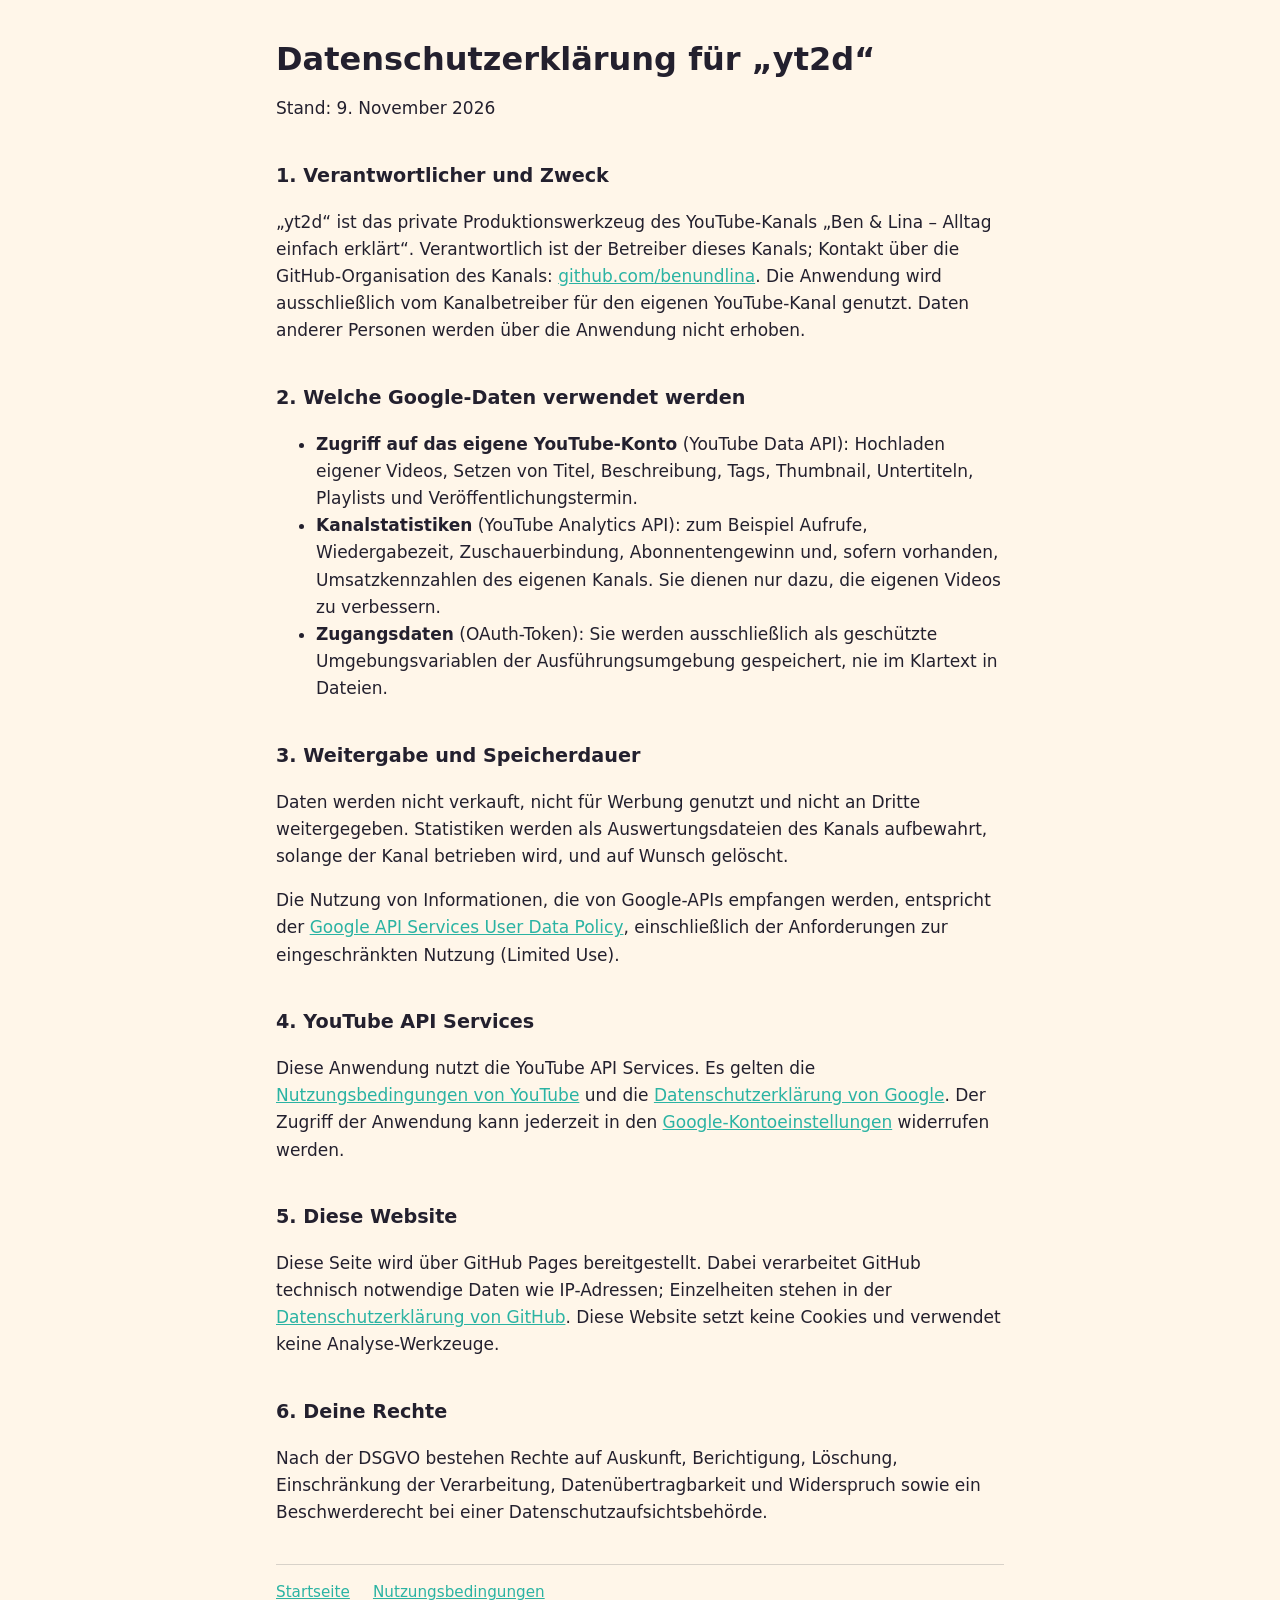
==== datenschutz.html @ 4bb4e960 "Website für Ben & Lina und die App yt2d Startseite, Datenschutzerklärung und Nutzungsbedingungen für" ====
<!doctype html>
<html lang="de">
<head>
<meta charset="utf-8">
<meta name="viewport" content="width=device-width, initial-scale=1">
<title>Datenschutzerklärung – yt2d</title>
<link rel="stylesheet" href="style.css">
</head>
<body>
<main>
<h1>Datenschutzerklärung für „yt2d“</h1>
<p>Stand: 9. November 2026</p>

<h2>1. Verantwortlicher und Zweck</h2>
<p>„yt2d“ ist das private Produktionswerkzeug des YouTube-Kanals „Ben &amp; Lina – Alltag einfach erklärt“. Verantwortlich ist der Betreiber dieses Kanals; Kontakt über die GitHub-Organisation des Kanals: <a href="https://github.com/benundlina">github.com/benundlina</a>. Die Anwendung wird ausschließlich vom Kanalbetreiber für den eigenen YouTube-Kanal genutzt. Daten anderer Personen werden über die Anwendung nicht erhoben.</p>

<h2>2. Welche Google-Daten verwendet werden</h2>
<ul>
<li><strong>Zugriff auf das eigene YouTube-Konto</strong> (YouTube Data API): Hochladen eigener Videos, Setzen von Titel, Beschreibung, Tags, Thumbnail, Untertiteln, Playlists und Veröffentlichungstermin.</li>
<li><strong>Kanalstatistiken</strong> (YouTube Analytics API): zum Beispiel Aufrufe, Wiedergabezeit, Zuschauerbindung, Abonnentengewinn und, sofern vorhanden, Umsatzkennzahlen des eigenen Kanals. Sie dienen nur dazu, die eigenen Videos zu verbessern.</li>
<li><strong>Zugangsdaten</strong> (OAuth-Token): Sie werden ausschließlich als geschützte Umgebungsvariablen der Ausführungsumgebung gespeichert, nie im Klartext in Dateien.</li>
</ul>

<h2>3. Weitergabe und Speicherdauer</h2>
<p>Daten werden nicht verkauft, nicht für Werbung genutzt und nicht an Dritte weitergegeben. Statistiken werden als Auswertungsdateien des Kanals aufbewahrt, solange der Kanal betrieben wird, und auf Wunsch gelöscht.</p>
<p>Die Nutzung von Informationen, die von Google-APIs empfangen werden, entspricht der <a href="https://developers.google.com/terms/api-services-user-data-policy">Google API Services User Data Policy</a>, einschließlich der Anforderungen zur eingeschränkten Nutzung (Limited Use).</p>

<h2>4. YouTube API Services</h2>
<p>Diese Anwendung nutzt die YouTube API Services. Es gelten die <a href="https://www.youtube.com/t/terms">Nutzungsbedingungen von YouTube</a> und die <a href="https://policies.google.com/privacy">Datenschutzerklärung von Google</a>. Der Zugriff der Anwendung kann jederzeit in den <a href="https://myaccount.google.com/connections">Google-Kontoeinstellungen</a> widerrufen werden.</p>

<h2>5. Diese Website</h2>
<p>Diese Seite wird über GitHub Pages bereitgestellt. Dabei verarbeitet GitHub technisch notwendige Daten wie IP-Adressen; Einzelheiten stehen in der <a href="https://docs.github.com/de/site-policy/privacy-policies/github-general-privacy-statement">Datenschutzerklärung von GitHub</a>. Diese Website setzt keine Cookies und verwendet keine Analyse-Werkzeuge.</p>

<h2>6. Deine Rechte</h2>
<p>Nach der DSGVO bestehen Rechte auf Auskunft, Berichtigung, Löschung, Einschränkung der Verarbeitung, Datenübertragbarkeit und Widerspruch sowie ein Beschwerderecht bei einer Datenschutzaufsichtsbehörde.</p>

<nav>
<a href="index.html">Startseite</a>
<a href="nutzungsbedingungen.html">Nutzungsbedingungen</a>
</nav>
</main>
</body>
</html>
---- style.css ----
:root{--ink:#23202E;--paper:#FFF6E9;--mint:#2BB3A3;--orange:#F28C28;--muted:#5d586b}
@media (prefers-color-scheme:dark){:root{--ink:#F3EEF9;--paper:#1d1b26;--muted:#b9b3c7}}
*{box-sizing:border-box}
body{margin:0;background:var(--paper);color:var(--ink);font:17px/1.6 system-ui,-apple-system,"Segoe UI",Roboto,sans-serif}
main{max-width:760px;margin:0 auto;padding:40px 16px 64px}
h1{font-size:2rem;line-height:1.2;margin:0 0 .4em}
h2{font-size:1.2rem;margin:2em 0 .4em}
a{color:var(--mint)}
.tag{display:inline-block;background:var(--orange);color:#fff;border-radius:999px;padding:2px 12px;font-weight:700;font-size:.85rem}
nav{margin-top:2.5em;padding-top:1em;border-top:1px solid rgba(127,127,127,.3);font-size:.95rem;color:var(--muted)}
nav a{margin-right:1.2em}
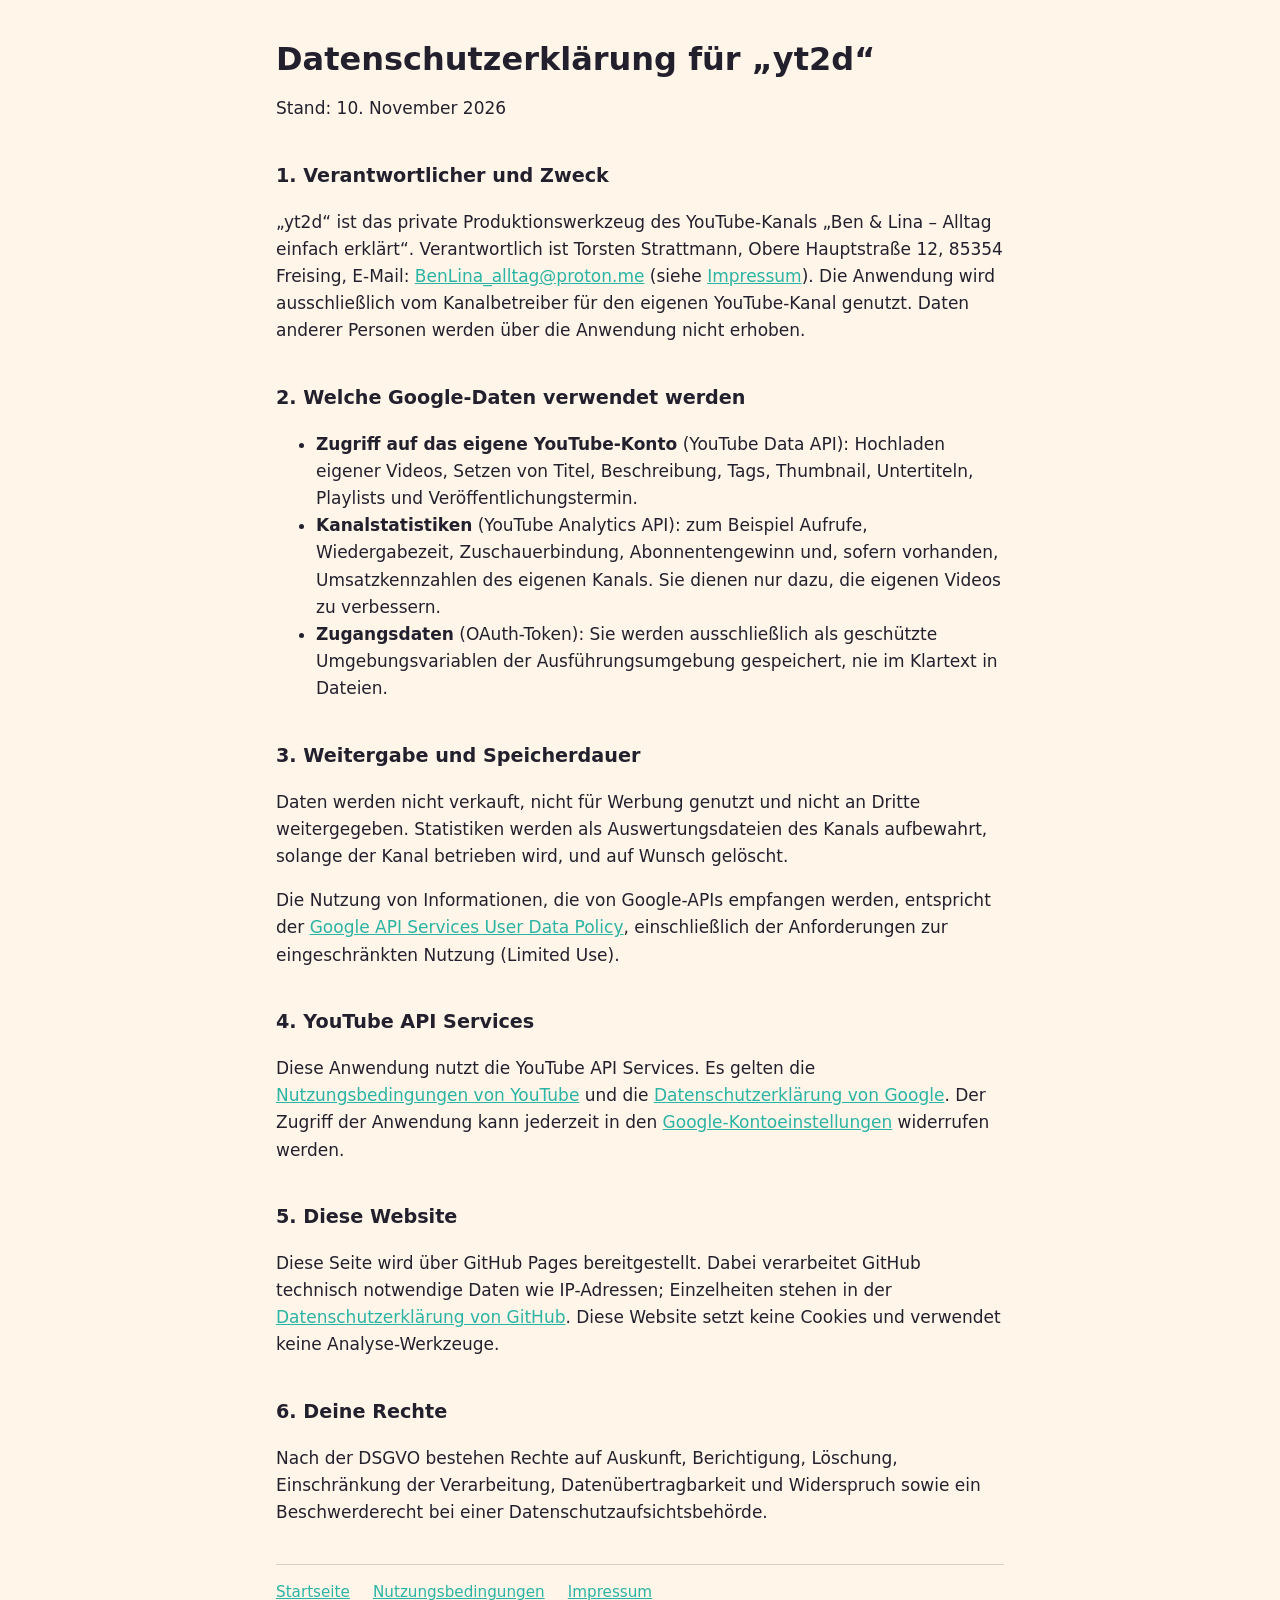
==== commit 1be52e63: "Impressum ergänzt und auf allen Seiten verlinkt Neue Seite impressum.html (Angaben nach § 5 DDG und " ====
--- a/datenschutz.html
+++ b/datenschutz.html
@@ -9,10 +9,10 @@
 <body>
 <main>
 <h1>Datenschutzerklärung für „yt2d“</h1>
-<p>Stand: 9. November 2026</p>
+<p>Stand: 10. November 2026</p>
 
 <h2>1. Verantwortlicher und Zweck</h2>
-<p>„yt2d“ ist das private Produktionswerkzeug des YouTube-Kanals „Ben &amp; Lina – Alltag einfach erklärt“. Verantwortlich ist der Betreiber dieses Kanals; Kontakt über die GitHub-Organisation des Kanals: <a href="https://github.com/benundlina">github.com/benundlina</a>. Die Anwendung wird ausschließlich vom Kanalbetreiber für den eigenen YouTube-Kanal genutzt. Daten anderer Personen werden über die Anwendung nicht erhoben.</p>
+<p>„yt2d“ ist das private Produktionswerkzeug des YouTube-Kanals „Ben &amp; Lina – Alltag einfach erklärt“. Verantwortlich ist Torsten Strattmann, Obere Hauptstraße 12, 85354 Freising, E-Mail: <a href="mailto:BenLina_alltag@proton.me">BenLina_alltag@proton.me</a> (siehe <a href="impressum.html">Impressum</a>). Die Anwendung wird ausschließlich vom Kanalbetreiber für den eigenen YouTube-Kanal genutzt. Daten anderer Personen werden über die Anwendung nicht erhoben.</p>
 
 <h2>2. Welche Google-Daten verwendet werden</h2>
 <ul>
@@ -37,6 +37,7 @@
 <nav>
 <a href="index.html">Startseite</a>
 <a href="nutzungsbedingungen.html">Nutzungsbedingungen</a>
+<a href="impressum.html">Impressum</a>
 </nav>
 </main>
 </body>
